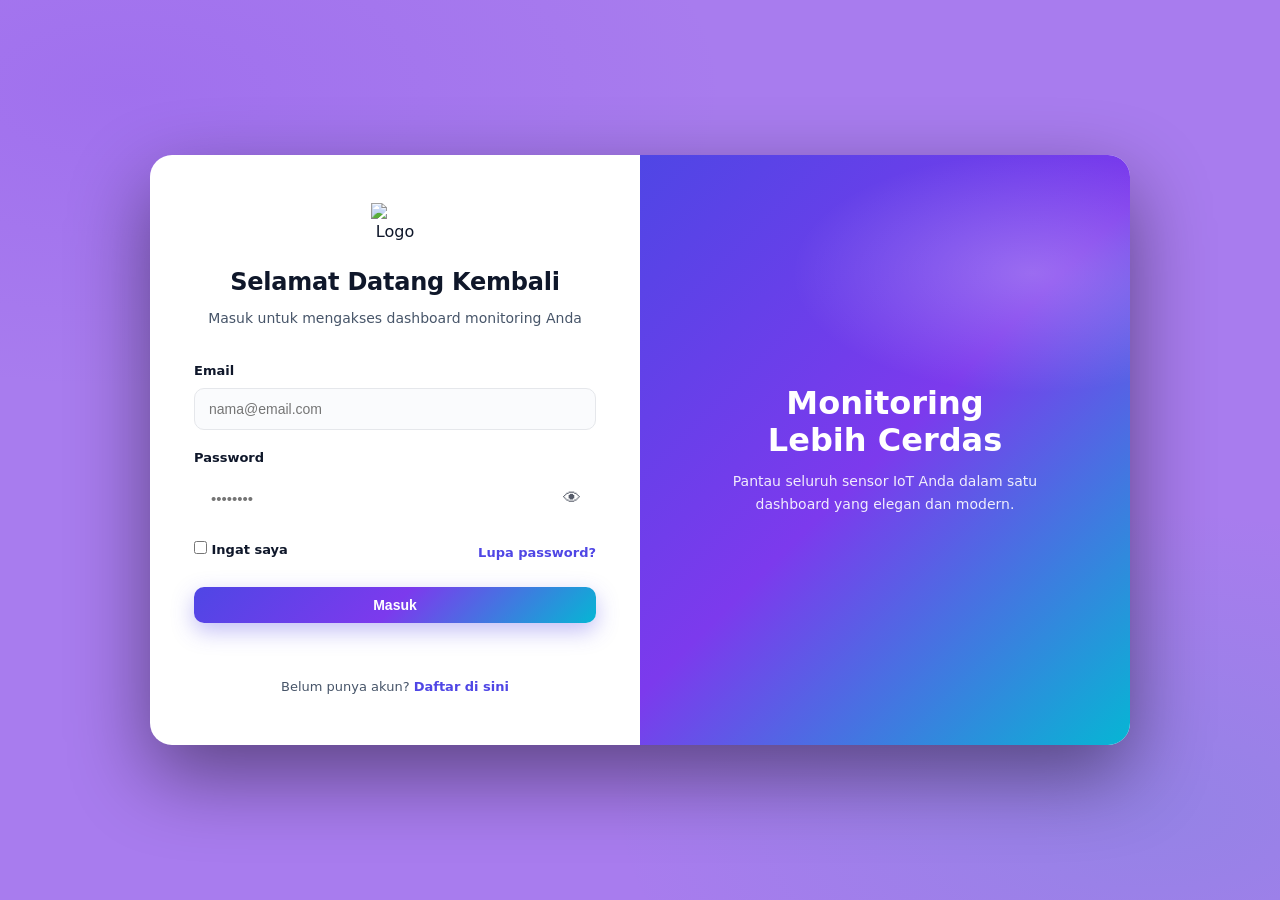
==== login.html @ b8904f4b "ada icon mata dan bisa show pass" ====
<!DOCTYPE html>
<html lang="id">
<head>
  <meta charset="UTF-8" />
  <meta name="viewport" content="width=device-width, initial-scale=1.0" />
  <title>Masuk | Monitoring IoT</title>
  <link rel="stylesheet" href="css/style.css" />
  <link rel="stylesheet" href="css/login.css" />
</head>
<body class="login-body">
  <div class="login-wrapper">
    <div class="login-card">
      <div class="login-brand">
        <img src="img/logo.png" alt="Logo" />
        <h1>Selamat Datang Kembali</h1>
        <p>Masuk untuk mengakses dashboard monitoring Anda</p>
      </div>

      <form id="loginForm" class="login-form">
        <div class="form-group">
          <label for="email">Email</label>
          <input type="email" id="email" placeholder="nama@email.com" required />
        </div>
        <div class="form-group">
  <label for="password">Password</label>

  <div class="password-wrapper">
    <input
      type="password"
      id="password"
      placeholder="••••••••"
      required
    />

    <span class="toggle-password" id="togglePassword">
      👁
    </span>
  </div>
</div>
        <div class="form-row">
          <label class="checkbox">
            <input type="checkbox" /> Ingat saya
          </label>
          <a href="#" class="link">Lupa password?</a>
        </div>
        <button type="submit" class="btn btn-primary btn-block">Masuk</button>
        <p id="loginMessage" class="form-message"></p>
        <p class="form-footer">Belum punya akun? <a href="#" class="link">Daftar di sini</a></p>
      </form>
    </div>

    <div class="login-art">
      <div class="art-content">
        <h2>Monitoring <br/>Lebih Cerdas</h2>
        <p>Pantau seluruh sensor IoT Anda dalam satu dashboard yang elegan dan modern.</p>
      </div>
    </div>
  </div>

  <script type="module" src="js/auth.js"></script>
  <script>
  const passwordInput = document.getElementById("password");
  const togglePassword = document.getElementById("togglePassword");

  togglePassword.addEventListener("click", function () {

    if (passwordInput.type === "password") {
      passwordInput.type = "text";
      togglePassword.textContent = "🙈";
    } else {
      passwordInput.type = "password";
      togglePassword.textContent = "👁";
    }

  });
</script>
</body>
</html>
---- css/style.css ----
:root {
  --bg: #0b1020;
  --bg-soft: #11172c;
  --surface: #ffffff;
  --text: #0f172a;
  --text-soft: #475569;
  --muted: #94a3b8;
  --border: #e5e7eb;

  --primary: #4f46e5;
  --primary-2: #7c3aed;
  --accent: #06b6d4;
  --success: #10b981;
  --warn: #f59e0b;
  --danger: #ef4444;

  --gradient: linear-gradient(135deg, #4f46e5 0%, #7c3aed 50%, #06b6d4 100%);
  --shadow-sm: 0 4px 14px rgba(15, 23, 42, 0.06);
  --shadow-md: 0 12px 32px rgba(15, 23, 42, 0.10);
  --radius: 14px;

  --font: 'Inter', 'Segoe UI', system-ui, -apple-system, sans-serif;
}

* { box-sizing: border-box; margin: 0; padding: 0; }

html, body {
  font-family: var(--font);
  color: var(--text);
  background: #f7f8fc;
  line-height: 1.6;
  -webkit-font-smoothing: antialiased;
}

a { color: inherit; text-decoration: none; }
img { max-width: 100%; display: block; }

.container { max-width: 1200px; margin: 0 auto; padding: 0 24px; }

/* ===== Buttons ===== */
.btn {
  display: inline-flex;
  align-items: center;
  justify-content: center;
  gap: 8px;
  padding: 10px 20px;
  border-radius: 10px;
  font-weight: 600;
  font-size: 14px;
  cursor: pointer;
  border: none;
  transition: transform .15s ease, box-shadow .2s ease, opacity .2s ease;
}
.btn-lg { padding: 14px 28px; font-size: 15px; }
.btn-block { width: 100%; }
.btn-primary {
  background: var(--gradient);
  color: #fff;
  box-shadow: 0 8px 22px rgba(79, 70, 229, .35);
}
.btn-primary:hover { transform: translateY(-2px); box-shadow: 0 12px 28px rgba(79, 70, 229, .45); }
.btn-ghost {
  background: transparent;
  color: var(--text);
  border: 1px solid var(--border);
}
.btn-ghost:hover { background: #fff; box-shadow: var(--shadow-sm); }

/* ===== Navbar ===== */
.navbar {
  position: sticky; top: 0; z-index: 50;
  background: rgba(255,255,255,.85);
  backdrop-filter: saturate(160%) blur(12px);
  border-bottom: 1px solid var(--border);
}
.nav-container {
  display: flex; align-items: center; justify-content: space-between;
  height: 72px;
}
.logo { display: flex; align-items: center; gap: 10px; font-weight: 700; font-size: 18px; }
.logo img { width: 32px; height: 32px; object-fit: contain; }
.logo strong { background: var(--gradient); -webkit-background-clip: text; background-clip: text; color: transparent; }
.nav-links { display: flex; align-items: center; gap: 28px; list-style: none; }
.nav-links a { color: var(--text-soft); font-weight: 500; font-size: 14px; }
.nav-links a.active, .nav-links a:hover { color: var(--text); }

/* ===== Hero ===== */
.hero {
  position: relative;
  padding: 96px 0 80px;
  overflow: hidden;
  background:
    radial-gradient(1000px 500px at 80% -10%, rgba(124,58,237,.15), transparent 60%),
    radial-gradient(800px 400px at 0% 20%, rgba(6,182,212,.12), transparent 60%);
}
.hero-content {
  display: grid; grid-template-columns: 1.1fr 1fr; gap: 64px; align-items: center;
}
.badge {
  display: inline-block;
  padding: 6px 14px; border-radius: 999px;
  background: rgba(79,70,229,.08); color: var(--primary);
  font-size: 12px; font-weight: 600; letter-spacing: .3px;
  margin-bottom: 20px;
}
.hero h1 {
  font-size: clamp(34px, 5vw, 56px);
  line-height: 1.1; font-weight: 800; letter-spacing: -.02em;
}
.gradient-text {
  background: var(--gradient);
  -webkit-background-clip: text; background-clip: text; color: transparent;
}
.hero p { color: var(--text-soft); font-size: 17px; margin: 20px 0 32px; max-width: 520px; }
.hero-actions { display: flex; gap: 12px; flex-wrap: wrap; }

.hero-visual { position: relative; height: 420px; }
.hero-glow {
  position: absolute; inset: 20%;
  background: var(--gradient); filter: blur(80px); opacity: .35; border-radius: 50%;
}
.floating-card {
  position: absolute;
  background: #fff; border-radius: 16px; padding: 16px 20px;
  display: flex; align-items: center; gap: 14px;
  box-shadow: var(--shadow-md);
  animation: float 6s ease-in-out infinite;
}
.floating-card img { width: 40px; height: 40px; }
.floating-card small { color: var(--muted); font-size: 12px; display: block; }
.floating-card h3 { font-size: 20px; font-weight: 700; }
.card-1 { top: 40px; left: 20px; }
.card-2 { bottom: 40px; right: 20px; animation-delay: -3s; }
@keyframes float {
  0%,100% { transform: translateY(0); }
  50% { transform: translateY(-12px); }
}

.dot { width: 10px; height: 10px; border-radius: 50%; display: inline-block; }
.dot.online { background: var(--success); box-shadow: 0 0 0 4px rgba(16,185,129,.18); }
.dot.warn { background: var(--warn); }
.dot.off { background: var(--danger); }

/* ===== Sections ===== */
.section-header { text-align: center; margin-bottom: 48px; }
.section-header h2 { font-size: 36px; font-weight: 800; letter-spacing: -.02em; }
.section-header p { color: var(--text-soft); margin-top: 8px; }

.features { padding: 80px 0; }
.features-grid {
  display: grid; grid-template-columns: repeat(4, 1fr); gap: 20px;
}
.feature-card {
  background: #fff; padding: 28px; border-radius: var(--radius);
  border: 1px solid var(--border);
  transition: transform .2s ease, box-shadow .2s ease;
}
.feature-card:hover { transform: translateY(-4px); box-shadow: var(--shadow-md); border-color: transparent; }
.feature-icon {
  width: 48px; height: 48px; display: grid; place-items: center;
  border-radius: 12px; background: rgba(79,70,229,.1); font-size: 22px; margin-bottom: 16px;
}
.feature-card h3 { font-size: 17px; margin-bottom: 8px; }
.feature-card p { color: var(--text-soft); font-size: 14px; }

.about { padding: 80px 0; background: #fff; }
.about-grid { display: grid; grid-template-columns: 1fr 1fr; gap: 64px; align-items: center; }
.about h2 { font-size: 36px; font-weight: 800; margin-bottom: 16px; }
.about p { color: var(--text-soft); margin-bottom: 20px; }
.check-list { list-style: none; display: grid; gap: 10px; }
.check-list li { color: var(--text-soft); }
.about-img img { border-radius: var(--radius); box-shadow: var(--shadow-md); }

/* ===== Footer ===== */
.footer {
  background: var(--bg);
  color: #cbd5e1;
  padding: 48px 0 24px;
  margin-top: 80px;
}
.footer-grid {
  display: grid; grid-template-columns: 2fr 1fr 1fr; gap: 40px;
  padding-bottom: 32px; border-bottom: 1px solid rgba(255,255,255,.08);
}
.footer h4 { color: #fff; margin-bottom: 14px; font-size: 15px; }
.footer p, .footer a { font-size: 14px; color: #94a3b8; }
.footer a:hover { color: #fff; }
.footer ul { list-style: none; display: grid; gap: 8px; }
.footer-bottom {
  text-align: center; padding-top: 24px; font-size: 13px; color: #64748b;
}

@media (max-width: 900px) {
  .hero-content, .about-grid { grid-template-columns: 1fr; }
  .features-grid { grid-template-columns: repeat(2, 1fr); }
  .footer-grid { grid-template-columns: 1fr; }
  .nav-links li:not(:last-child) { display: none; }
  .hero-visual { height: 320px; }
}
---- css/login.css ----
.login-body {
  min-height: 100vh;
  display: grid;
  place-items: center;
  background:
    radial-gradient(1000px 500px at 10% 10%, rgba(124,58,237,.18), transparent 60%),
    radial-gradient(900px 500px at 90% 90%, rgba(49, 166, 187, 0.16), transparent 60%),
    #a87cee;
  padding: 24px;
}

.login-wrapper {
  width: 100%; max-width: 980px;
  display: grid; grid-template-columns: 1fr 1fr;
  background: #fff;
  border-radius: 22px;
  overflow: hidden;
  box-shadow: 0 30px 80px rgba(0,0,0,.45);
}

.login-card { padding: 48px 44px; }
.login-brand { text-align: center; margin-bottom: 32px; }
.login-brand img { width: 48px; height: 48px; margin: 0 auto 12px; }
.login-brand h1 { font-size: 24px; font-weight: 800; letter-spacing: -.01em; }
.login-brand p { color: var(--text-soft); font-size: 14px; margin-top: 6px; }

.login-form .form-group { margin-bottom: 18px; }
.login-form label { display: block; font-size: 13px; font-weight: 600; margin-bottom: 6px; color: var(--text); }
.login-form input[type="email"],
.login-form input[type="password"]
 {
  width: 100%;
  padding: 12px 14px;
  border-radius: 10px;
  border: 1px solid var(--border);
  font-size: 14px;
  transition: border .15s ease, box-shadow .15s ease;
  outline: none;
  background: #fafbfd;
}
.login-form input:focus {
  border-color: var(--primary);
  box-shadow: 0 0 0 4px rgba(79,70,229,.12);
  background: #fff;
}
.form-row {
  display: flex; align-items: center; justify-content: space-between;
  margin: 8px 0 20px;
}
.checkbox { font-size: 13px; color: var(--text-soft); display: flex; align-items: center; gap: 6px; }
.link { color: var(--primary); font-size: 13px; font-weight: 600; }
.link:hover { text-decoration: underline; }
.form-message { margin-top: 14px; font-size: 13px; text-align: center; min-height: 18px; }
.form-message.error { color: var(--danger); }
.form-message.success { color: var(--success); }
.form-footer { margin-top: 22px; text-align: center; font-size: 13px; color: var(--text-soft); }

.login-art {
  position: relative;
  background: var(--gradient);
  color: #fff;
  display: grid; place-items: center;
  padding: 48px;
  overflow: hidden;
}
.login-art::before {
  content: ''; position: absolute; inset: 0;
  background: radial-gradient(400px 200px at 80% 20%, rgba(255,255,255,.25), transparent 60%);
}
.art-content { position: relative; z-index: 1; text-align: center; max-width: 320px; }
.art-content h2 { font-size: 32px; font-weight: 800; line-height: 1.15; }
.art-content p { margin-top: 12px; opacity: .9; font-size: 14px; }

@media (max-width: 760px) {
  .login-wrapper { grid-template-columns: 1fr; max-width: 440px; }
  .login-art { display: none; }
  .login-card { padding: 36px 28px; }
}

.password-wrapper {
  position: relative;
  display: flex;
  align-items: center;
}

.password-wrapper input {
  width: 100%;
  padding-right: 45px;
}

.toggle-password {
  position: absolute;
  right: 15px;
  cursor: pointer;
  font-size: 18px;
  user-select: none;
  opacity: 0.7;
  transition: 0.2s;
}

.toggle-password:hover {
  opacity: 1;
}
.password-wrapper input {
  width: 100%;
  padding-right: 45px;
  box-sizing: border-box;
}

/* Biar style password & text tetep sama */
.password-wrapper input[type="text"],
.password-wrapper input[type="password"] {
  background: rgba(255,255,255,0.08);
  border: 1px solid rgba(255,255,255,0.12);
  color: rgb(0, 0, 0);
  border-radius: 14px;
  padding: 14px 16px;
  outline: none;
  font-size: 15px;
  transition: 0.3s;
}
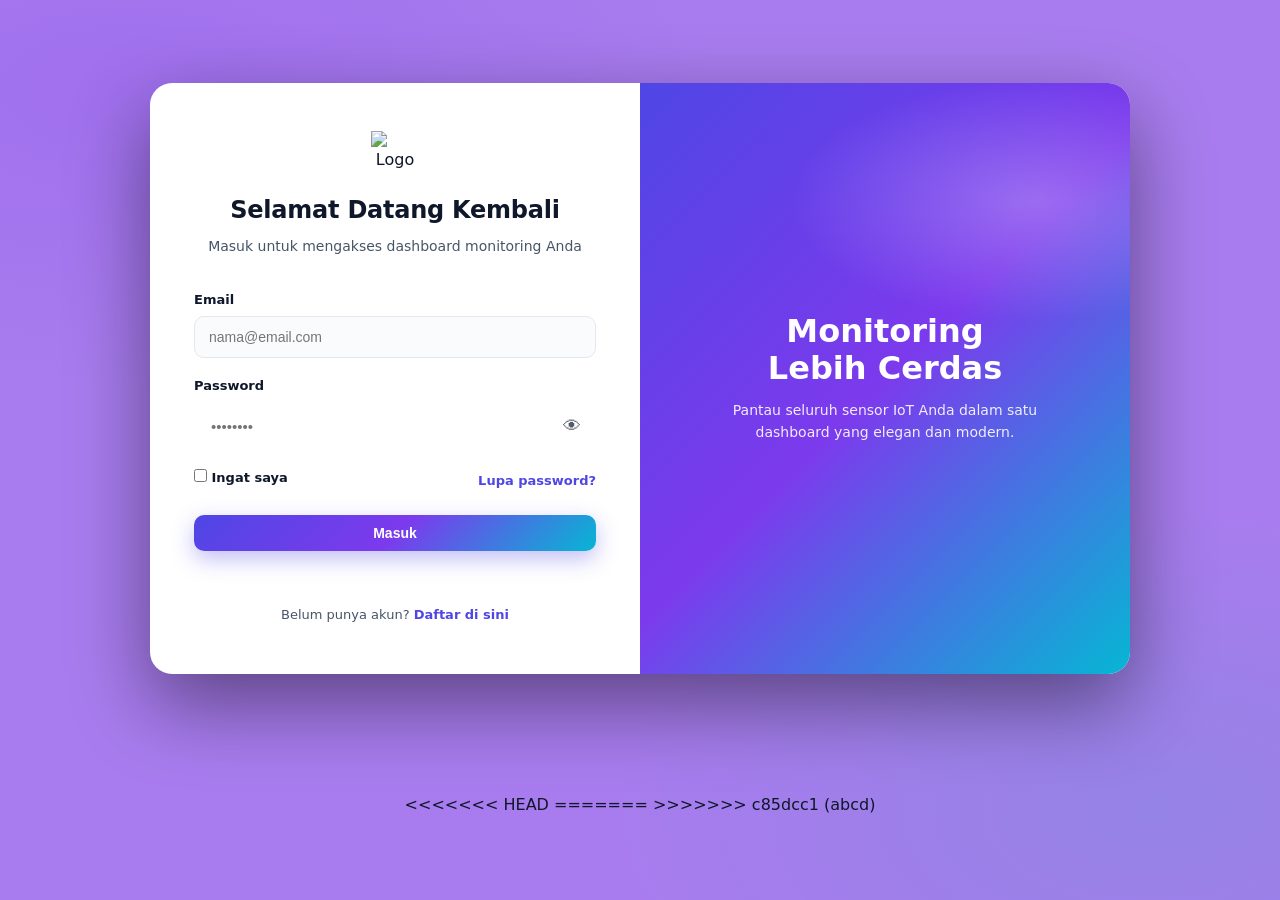
==== commit 75d42773: "abcddd" ====
--- a/login.html
+++ b/login.html
@@ -58,6 +58,7 @@
   </div>
 
   <script type="module" src="js/auth.js"></script>
+<<<<<<< HEAD
   <script>
   const passwordInput = document.getElementById("password");
   const togglePassword = document.getElementById("togglePassword");
@@ -74,5 +75,7 @@
 
   });
 </script>
+=======
+>>>>>>> c85dcc1 (abcd)
 </body>
 </html>
--- a/css/login.css
+++ b/css/login.css
@@ -75,6 +75,7 @@
   .login-wrapper { grid-template-columns: 1fr; max-width: 440px; }
   .login-art { display: none; }
   .login-card { padding: 36px 28px; }
+<<<<<<< HEAD
 }
 
 .password-wrapper {
@@ -118,4 +119,6 @@
   outline: none;
   font-size: 15px;
   transition: 0.3s;
+=======
+>>>>>>> c85dcc1 (abcd)
 }
